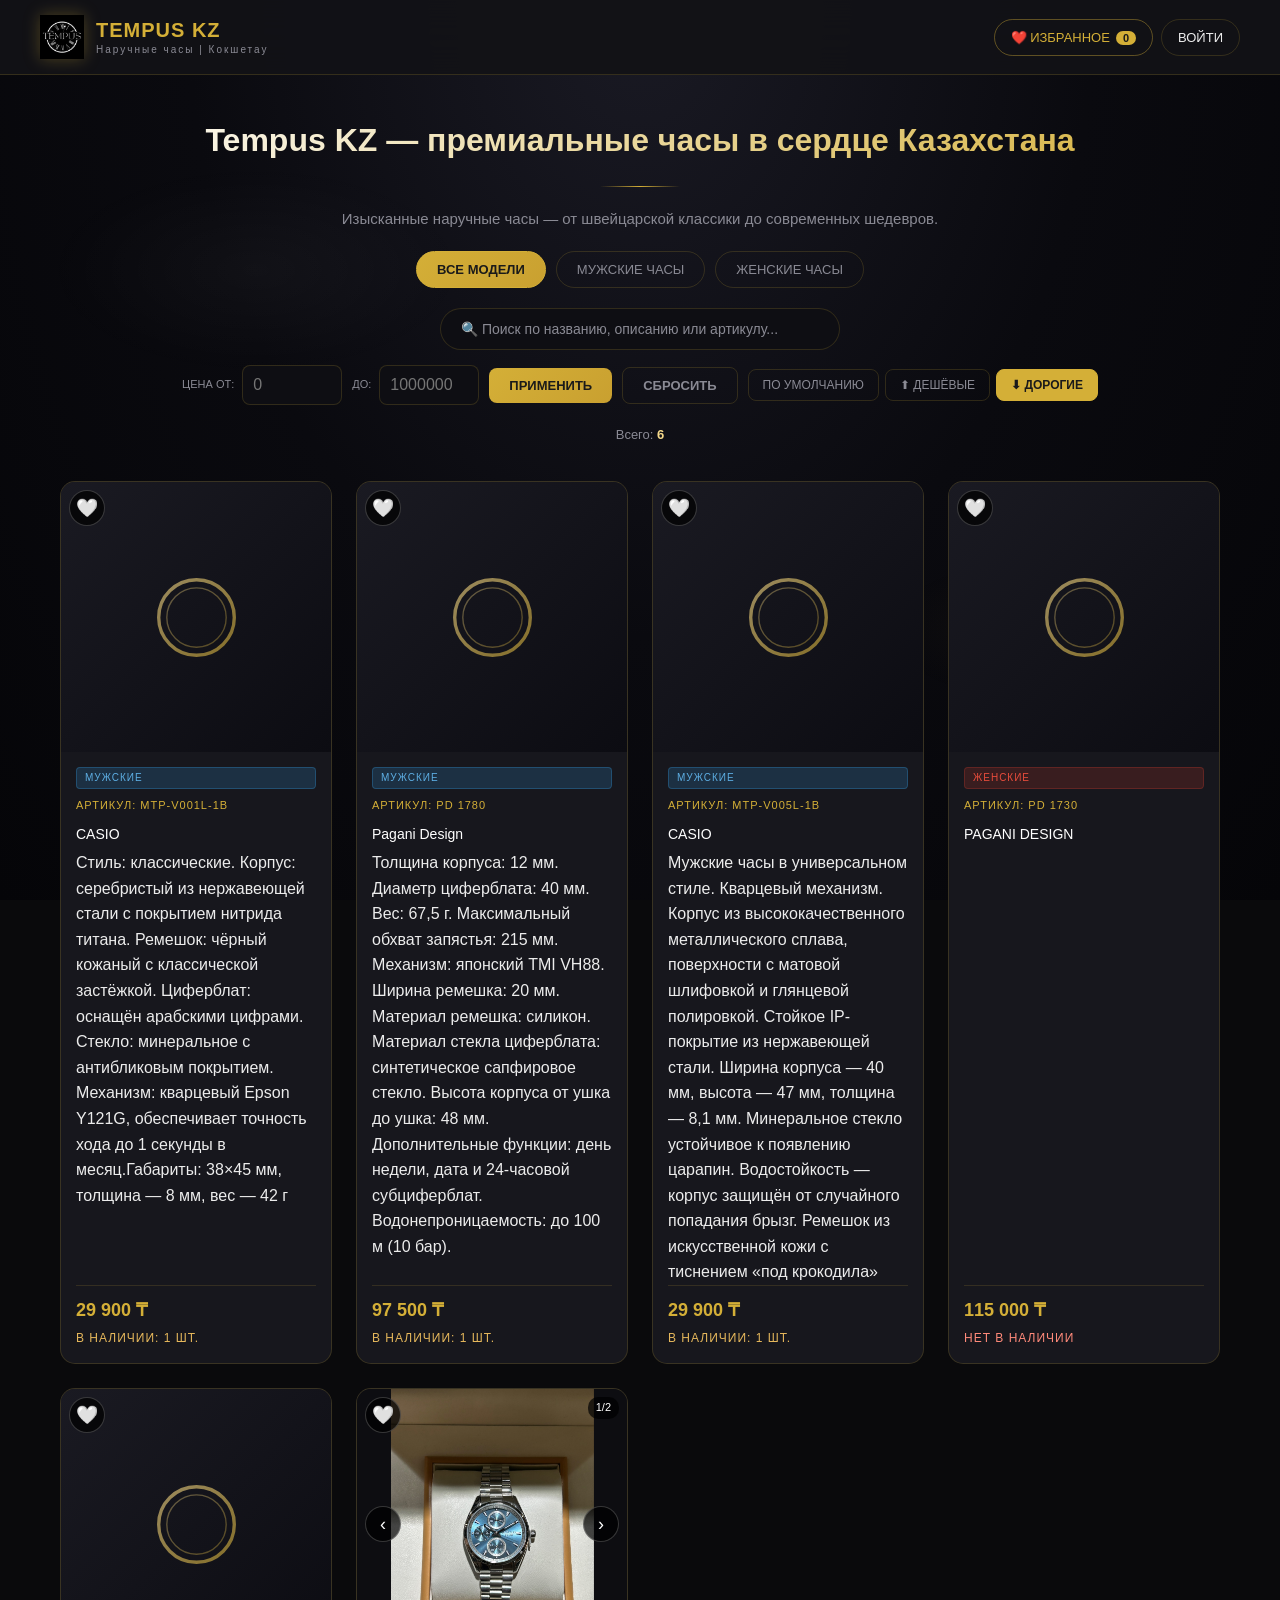
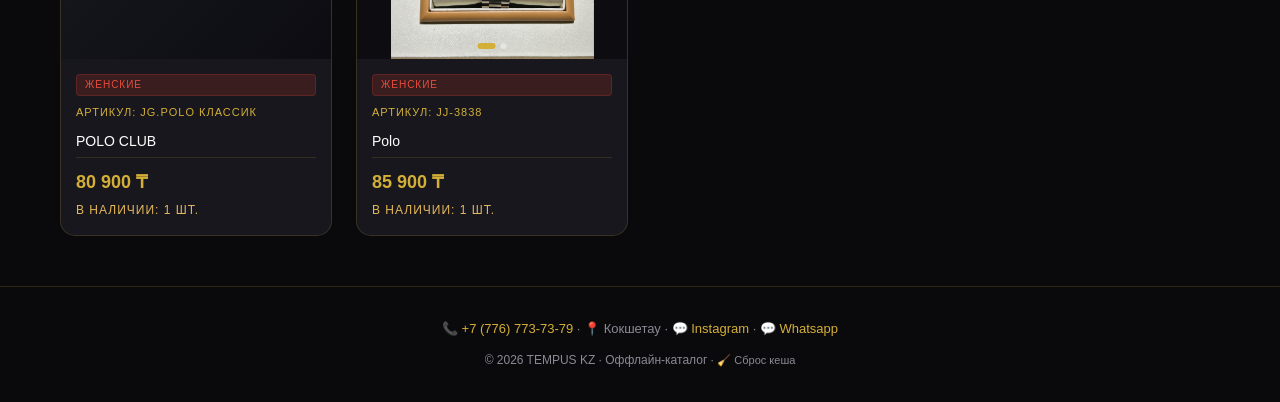
==== index.html @ c7351279 "Update index.html [06.08.2026, 16:17:21]" ====
<!DOCTYPE html>
<html lang="ru"><head>
<meta charset="UTF-8">
<meta name="viewport" content="width=device-width, initial-scale=1.0, maximum-scale=1.0, user-scalable=no">
<meta name="theme-color" content="#0a0a0c">
<meta http-equiv="Cache-Control" content="no-cache, no-store, must-revalidate">
<meta http-equiv="Pragma" content="no-cache">
<meta http-equiv="Expires" content="0">
<title>TEMPUS KZ — Наручные часы | Кокшетау</title>
<link rel="icon" type="image/png" href="favicon.jpg">
<link rel="stylesheet" href="style.css?v=21">
<style>
.card{display:flex;flex-direction:column}.slider{flex-shrink:0}.body{flex:1;display:flex;flex-direction:column;padding:15px}.desc{flex:1}.price-wrap{margin-top:auto;padding-top:10px;border-top:1px solid rgba(212,175,55,0.15)}
.sort-group{display:flex;gap:6px;align-items:center}
.sort-btn{background:transparent;border:1px solid rgba(212,175,55,0.18);color:#8a8a94;padding:8px 14px;border-radius:8px;font-size:12px;cursor:pointer;text-transform:uppercase;transition:all 0.3s ease;white-space:nowrap}
.sort-btn:hover{border-color:#d4af37;color:#d4af37}
.sort-btn.active{background:#d4af37;color:#1a1a1a;border-color:#d4af37;font-weight:600}
#pagination{max-width:1200px;margin:30px auto;padding:0 20px;text-align:center}
.pagination{display:flex;justify-content:center;align-items:center;gap:6px;flex-wrap:wrap}
.page-btn{background:rgba(212,175,55,0.1);border:1px solid rgba(212,175,55,0.2);color:#d4af37;padding:8px 14px;border-radius:8px;font-size:13px;cursor:pointer;transition:all 0.3s ease;min-width:40px;text-align:center}
.page-btn:hover:not(:disabled):not(.active){background:rgba(212,175,55,0.2);border-color:#d4af37;transform:translateY(-2px)}
.page-btn.active{background:#d4af37;color:#1a1a1a;font-weight:700;border-color:#d4af37}
.page-btn:disabled{opacity:0.3;cursor:not-allowed}
.page-dots{color:#8a8a94;padding:0 5px}
.page-info{color:#8a8a94;font-size:12px;margin-left:10px}
.reset-cache-btn{background:transparent;border:1px solid rgba(192,57,43,0.3);color:#8a8a94;padding:10px 16px;border-radius:20px;font-size:13px;cursor:pointer;text-transform:uppercase;transition:all 0.3s ease;margin-top:8px;width:100%}
.reset-cache-btn:hover{border-color:#c0392b;color:#e74c3c;background:rgba(192,57,43,0.05)}
</style>
</head>
<body class="authed" style="">

<div id="preloader" class="hidden"><div class="preloader-spinner"></div></div>

<header>
  <div class="nav">
    <div class="logo">
      <img src="logo.jpg" alt="TEMPUS KZ" class="logo-icon">
      <div class="logo-text">TEMPUS KZ<small>Наручные часы | Кокшетау</small></div>
    </div>
    <div class="nav-actions" id="authArea">
      <button class="btn btn-fav" id="favBtnAuthed">❤️ Избранное<span class="fav-count">0</span></button>
      <button class="btn btn-gold" id="addBtn">+ Добавить</button>
      <button class="btn btn-gold" id="githubBtnTop">🚀 СОХРАНИТЬ!!!</button>
      <button class="btn" id="excelBtnTop">📥Скачать Excel</button>
      <button class="btn" id="uploadExcelBtnTop">📤Загрузить свой Excel</button>
      <button class="btn" id="hardResetBtn" style="background:#c0392b;color:#fff;border:1px solid #c0392b;">🧹 Сброс</button>
      <button class="btn" id="logoutBtn">Выйти</button></div>
  </div>
</header>

<section class="hero">
  <h1>Tempus KZ — премиальные часы в сердце Казахстана</h1>
  <div class="divider"></div>
  <p>Изысканные наручные часы — от швейцарской классики до современных шедевров.</p>
</section>

<div class="category-menu" id="categoryMenu">
  <button class="cat-btn active" data-cat="all">Все модели</button>
  <button class="cat-btn" data-cat="men">Мужские часы</button>
  <button class="cat-btn" data-cat="women">Женские часы</button>
</div>

<div class="search-bar">
  <input type="text" id="searchInput" placeholder="🔍 Поиск по названию, описанию или артикулу...">
</div>

<div class="filter-bar">
  <div class="filter-group"><label>Цена от:</label><input type="number" id="priceMin" placeholder="0" min="0"></div>
  <div class="filter-group"><label>до:</label><input type="number" id="priceMax" placeholder="10000000" min="0"></div>
  <button class="apply-btn" id="applyFilter">Применить</button>
  <button class="reset-btn" id="resetFilter">Сбросить</button>
  <div class="sort-group">
    <button class="sort-btn" data-sort="default">По умолчанию</button>
    <button class="sort-btn" data-sort="price_asc">⬆ Дешёвые</button>
    <button class="sort-btn active" data-sort="price_desc">⬇ Дорогие</button>
  </div>
</div>

<div class="results-info" id="resultsInfo">Всего: <b>6</b></div>

<div class="save-banner" id="saveBanner" style="display: block;">
  <div class="inner">
    <span>⚠️ Изменения пока <b>только в браузере</b>. Нажмите кнопку, чтобы сохранить.</span>
    <div style="display:flex;gap:8px;flex-wrap:wrap;">
      <button class="btn btn-gold" id="excelBtn">📥Сохранить Excel</button>
      <button class="btn btn-gold" id="uploadExcelBtn">📤Загрузить свой Excel</button>
      <button class="btn btn-gold" id="githubBtn">🚀СОХРАНИТЬ!!!</button>
      <button class="btn" id="hardResetBtn2" style="background:#c0392b;color:#fff;border:none;">🧹 Перезагрузить</button>
    </div>
  </div>
</div>

<main class="grid" id="grid"><article class="card" data-article="MTP-V001L-1B"><button class="fav-btn" data-fav="MTP-V001L-1B">🤍</button><div class="card-actions"><button class="icon-btn edit" data-edit-article="MTP-V001L-1B">✎</button><button class="icon-btn del" data-del-article="MTP-V001L-1B">✕</button></div><div class="slider" data-slider="0"><div class="slides"><div class="placeholder"><svg viewBox="0 0 100 100" xmlns="http://www.w3.org/2000/svg"><defs><linearGradient id="g" x1="0" y1="0" x2="1" y2="1"><stop offset="0%" stop-color="#f5d98a"></stop><stop offset="100%" stop-color="#d4af37"></stop></linearGradient></defs><circle cx="50" cy="50" r="28" fill="none" stroke="url(#g)" stroke-width="2.5"></circle><circle cx="50" cy="50" r="22" fill="none" stroke="url(#g)" stroke-width="1" opacity=".6"></circle><line x1="50" y1="50" x2="50" y2="34" stroke="url(#g)" stroke-width="2" stroke-linecap="round"></line><line x1="50" y1="50" x2="62" y2="50" stroke="url(#g)" stroke-width="2" stroke-linecap="round"></line></svg></div></div></div><div class="body"><span class="category-badge men">Мужские</span><div class="article">Артикул: MTP-V001L-1B</div><p class="name">CASIO</p><p class="desc">Стиль: классические.
Корпус: серебристый из нержавеющей стали с покрытием нитрида титана.
Ремешок: чёрный кожаный с классической застёжкой.
Циферблат: оснащён арабскими цифрами.
Стекло: минеральное с антибликовым покрытием.
Механизм: кварцевый Epson Y121G, обеспечивает точность хода до 1 секунды в месяц.Габариты: 38×45 мм, толщина — 8 мм, вес — 42 г</p><div class="price-wrap"><div class="price">29&nbsp;900 ₸</div><div class="stock low">В наличии: 1 шт.</div></div></div></article><article class="card" data-article="PD 1780"><button class="fav-btn" data-fav="PD 1780">🤍</button><div class="card-actions"><button class="icon-btn edit" data-edit-article="PD 1780">✎</button><button class="icon-btn del" data-del-article="PD 1780">✕</button></div><div class="slider" data-slider="1"><div class="slides"><div class="placeholder"><svg viewBox="0 0 100 100" xmlns="http://www.w3.org/2000/svg"><defs><linearGradient id="g" x1="0" y1="0" x2="1" y2="1"><stop offset="0%" stop-color="#f5d98a"></stop><stop offset="100%" stop-color="#d4af37"></stop></linearGradient></defs><circle cx="50" cy="50" r="28" fill="none" stroke="url(#g)" stroke-width="2.5"></circle><circle cx="50" cy="50" r="22" fill="none" stroke="url(#g)" stroke-width="1" opacity=".6"></circle><line x1="50" y1="50" x2="50" y2="34" stroke="url(#g)" stroke-width="2" stroke-linecap="round"></line><line x1="50" y1="50" x2="62" y2="50" stroke="url(#g)" stroke-width="2" stroke-linecap="round"></line></svg></div></div></div><div class="body"><span class="category-badge men">Мужские</span><div class="article">Артикул: PD 1780</div><p class="name">Pagani Design</p><p class="desc">Толщина корпуса: 12 мм. 
Диаметр циферблата: 40 мм. 
Вес: 67,5 г. 
Максимальный обхват запястья: 215 мм. 
Механизм: японский TMI VH88. 
Ширина ремешка: 20 мм. 
Материал ремешка: силикон. 
Материал стекла циферблата: синтетическое сапфировое стекло. 
Высота корпуса от ушка до ушка: 48 мм. 
Дополнительные функции: день недели, дата и 24-часовой субциферблат. 
Водонепроницаемость: до 100 м (10 бар).</p><div class="price-wrap"><div class="price">97&nbsp;500 ₸</div><div class="stock low">В наличии: 1 шт.</div></div></div></article><article class="card" data-article="MTP-V005L-1B"><button class="fav-btn" data-fav="MTP-V005L-1B">🤍</button><div class="card-actions"><button class="icon-btn edit" data-edit-article="MTP-V005L-1B">✎</button><button class="icon-btn del" data-del-article="MTP-V005L-1B">✕</button></div><div class="slider" data-slider="2"><div class="slides"><div class="placeholder"><svg viewBox="0 0 100 100" xmlns="http://www.w3.org/2000/svg"><defs><linearGradient id="g" x1="0" y1="0" x2="1" y2="1"><stop offset="0%" stop-color="#f5d98a"></stop><stop offset="100%" stop-color="#d4af37"></stop></linearGradient></defs><circle cx="50" cy="50" r="28" fill="none" stroke="url(#g)" stroke-width="2.5"></circle><circle cx="50" cy="50" r="22" fill="none" stroke="url(#g)" stroke-width="1" opacity=".6"></circle><line x1="50" y1="50" x2="50" y2="34" stroke="url(#g)" stroke-width="2" stroke-linecap="round"></line><line x1="50" y1="50" x2="62" y2="50" stroke="url(#g)" stroke-width="2" stroke-linecap="round"></line></svg></div></div></div><div class="body"><span class="category-badge men">Мужские</span><div class="article">Артикул: MTP-V005L-1B</div><p class="name">CASIO</p><p class="desc">Мужские часы в универсальном стиле. Кварцевый механизм. 
Корпус из высококачественного металлического сплава, поверхности с матовой шлифовкой и глянцевой полировкой.
Стойкое IP-покрытие из нержавеющей стали.
Ширина корпуса — 40 мм, высота — 47 мм, толщина — 8,1 мм.
Минеральное стекло устойчивое к появлению царапин.
Водостойкость — корпус защищён от случайного попадания брызг.
Ремешок из искусственной кожи с тиснением «под крокодила»</p><div class="price-wrap"><div class="price">29&nbsp;900 ₸</div><div class="stock low">В наличии: 1 шт.</div></div></div></article><article class="card" data-article="PD 1730"><button class="fav-btn" data-fav="PD 1730">🤍</button><div class="card-actions"><button class="icon-btn edit" data-edit-article="PD 1730">✎</button><button class="icon-btn del" data-del-article="PD 1730">✕</button></div><div class="slider" data-slider="3"><div class="slides"><div class="placeholder"><svg viewBox="0 0 100 100" xmlns="http://www.w3.org/2000/svg"><defs><linearGradient id="g" x1="0" y1="0" x2="1" y2="1"><stop offset="0%" stop-color="#f5d98a"></stop><stop offset="100%" stop-color="#d4af37"></stop></linearGradient></defs><circle cx="50" cy="50" r="28" fill="none" stroke="url(#g)" stroke-width="2.5"></circle><circle cx="50" cy="50" r="22" fill="none" stroke="url(#g)" stroke-width="1" opacity=".6"></circle><line x1="50" y1="50" x2="50" y2="34" stroke="url(#g)" stroke-width="2" stroke-linecap="round"></line><line x1="50" y1="50" x2="62" y2="50" stroke="url(#g)" stroke-width="2" stroke-linecap="round"></line></svg></div></div></div><div class="body"><span class="category-badge women">Женские</span><div class="article">Артикул: PD 1730</div><p class="name">PAGANI DESIGN</p><p class="desc"></p><div class="price-wrap"><div class="price">115&nbsp;000 ₸</div><div class="stock out">Нет в наличии</div></div></div></article><article class="card" data-article="JG.POLO классик"><button class="fav-btn" data-fav="JG.POLO классик">🤍</button><div class="card-actions"><button class="icon-btn edit" data-edit-article="JG.POLO классик">✎</button><button class="icon-btn del" data-del-article="JG.POLO классик">✕</button></div><div class="slider" data-slider="4"><div class="slides"><div class="placeholder"><svg viewBox="0 0 100 100" xmlns="http://www.w3.org/2000/svg"><defs><linearGradient id="g" x1="0" y1="0" x2="1" y2="1"><stop offset="0%" stop-color="#f5d98a"></stop><stop offset="100%" stop-color="#d4af37"></stop></linearGradient></defs><circle cx="50" cy="50" r="28" fill="none" stroke="url(#g)" stroke-width="2.5"></circle><circle cx="50" cy="50" r="22" fill="none" stroke="url(#g)" stroke-width="1" opacity=".6"></circle><line x1="50" y1="50" x2="50" y2="34" stroke="url(#g)" stroke-width="2" stroke-linecap="round"></line><line x1="50" y1="50" x2="62" y2="50" stroke="url(#g)" stroke-width="2" stroke-linecap="round"></line></svg></div></div></div><div class="body"><span class="category-badge women">Женские</span><div class="article">Артикул: JG.POLO классик</div><p class="name">POLO CLUB</p><p class="desc"></p><div class="price-wrap"><div class="price">80&nbsp;900 ₸</div><div class="stock low">В наличии: 1 шт.</div></div></div></article><article class="card" data-article="Jj-3838"><button class="fav-btn" data-fav="Jj-3838">🤍</button><div class="card-actions"><button class="icon-btn edit" data-edit-article="Jj-3838">✎</button><button class="icon-btn del" data-del-article="Jj-3838">✕</button></div><div class="slider has-multi" data-slider="5"><div class="slides"><div class="slide"><img src="[data-uri]" alt="" draggable="false"></div><div class="slide"><img src="[data-uri]" alt="" draggable="false"></div></div><button class="slider-arrow prev" data-dir="-1">‹</button><button class="slider-arrow next" data-dir="1">›</button><div class="slider-dots"><button class="slider-dot active" data-k="0"></button><button class="slider-dot" data-k="1"></button></div><div class="photo-counter">1/2</div></div><div class="body"><span class="category-badge women">Женские</span><div class="article">Артикул: Jj-3838</div><p class="name">Polo</p><p class="desc"></p><div class="price-wrap"><div class="price">85&nbsp;900 ₸</div><div class="stock low">В наличии: 1 шт.</div></div></div></article></main><div id="pagination"></div>

<button id="scrollTopBtn" title="Наверх" class="">↑</button>

<footer id="mainFooter">
  <div class="footer-contacts">
    📞 <a href="tel:+77767737379">+7 (776) 773-73-79</a> · 📍 Кокшетау · 💬 <a href="https://instagram.com/tempus_kz/" target="_blank">Instagram</a> · 💬 <a href="https://wa.me/77767737379" target="_blank">Whatsapp</a>
  </div>
  <div>© 2026 TEMPUS KZ · Оффлайн-каталог · <a href="#" onclick="hardReset()" style="color:#8a8a94;text-decoration:none;font-size:11px;">🧹 Сброс кеша</a></div>
</footer>

<input type="file" id="excelFileInput" accept=".xls,.xlsx,.csv" style="display:none;">

<div class="lightbox" id="lightbox">
  <button class="lightbox-close" id="lightboxClose">×</button>
  <button class="lightbox-arrow prev" id="lightboxPrev" style="display: none;">‹</button>
  <button class="lightbox-arrow next" id="lightboxNext" style="display: none;">›</button>
  <div class="lightbox-content"><img id="lightboxImg" src="[data-uri]" alt=""></div>
  <div class="lightbox-dots" id="lightboxDots" style="display: none;"></div>
  <div class="lightbox-info" id="lightboxInfo">
    <div class="article" id="lightboxArticle">Артикул: ЖЧ-2026-001</div>
    <div class="price" id="lightboxPrice">87&nbsp;000 ₸</div>
  </div>
</div>

<div class="modal" id="loginModal">
  <div class="modal-box">
    <h2>Авторизация</h2><div class="sub">Доступ для управления каталогом</div>
    <div class="field"><label>Логин</label><input type="text" id="loginUser" autocomplete="username"></div>
    <div class="field"><label>Пароль</label><input type="password" id="loginPass" autocomplete="current-password"></div>
    <div class="err" id="loginErr"></div>
    <div class="actions">
      <button class="btn" id="closeLogin">Отмена</button>
      <button class="btn btn-gold" id="doLogin">Войти</button>
    </div>
    <div style="text-align:center;margin-top:15px;">
      <button class="reset-cache-btn" onclick="hardReset()">🧹 Сбросить кеш и перезагрузить</button>
    </div>
  </div>
</div>

<div class="modal" id="addModal">
  <div class="modal-box">
    <h2>Новая модель</h2><div class="sub">Добавьте часы в коллекцию</div>
    <div class="field"><label>Категория</label><select id="fCategory"><option value="men">Мужские</option><option value="women">Женские</option></select></div>
    <div class="field"><label>Артикул</label><input type="text" id="fArticle" placeholder="TK-2026-001"></div>
    <div class="field"><label>Название</label><input type="text" id="fName" placeholder="Название модели"></div>
    <div class="field"><label>Описание</label><textarea id="fDesc" placeholder="Описание..."></textarea></div>
    <div class="row"><div class="field"><label>Цена (₸)</label><input type="number" id="fPrice" min="0" placeholder="850000"></div><div class="field"><label>Количество</label><input type="number" id="fQty" min="0" placeholder="3"></div></div>
    <div class="field"><label>Фото (можно несколько)</label>
      <div class="file-input" id="addFileZone"><input type="file" id="fImgFile" accept="image/*" multiple=""><div class="file-input-text"><b>Нажмите или перетащите</b> фото<br><small>JPG, PNG, WEBP</small></div></div>
      <div class="thumbs-gallery" id="addThumbs"></div>
    </div>
    <div class="err" id="addErr"></div>
    <div class="actions"><button class="btn" id="closeAdd">Отмена</button><button class="btn btn-gold" id="doAdd">Добавить</button></div>
  </div>
</div>

<div class="modal" id="editModal">
  <div class="modal-box">
    <h2>Редактировать</h2><div class="sub">Измените данные и фото</div>
    <div class="field"><label>Категория</label><select id="eCategory"><option value="men">Мужские</option><option value="women">Женские</option></select></div>
    <div class="field"><label>Артикул</label><input type="text" id="eArticle"></div>
    <div class="field"><label>Название</label><input type="text" id="eName"></div>
    <div class="field"><label>Описание</label><textarea id="eDesc"></textarea></div>
    <div class="row"><div class="field"><label>Цена (₸)</label><input type="number" id="ePrice" min="0"></div><div class="field"><label>Количество</label><input type="number" id="eQty" min="0"></div></div>
    <div class="field"><label>Текущие фото</label><div class="thumbs-gallery" id="editThumbs"><div style="color:#8a8a94;font-size:12px">Нет фото</div></div></div>
    <div class="field"><label>Добавить ещё</label>
      <div class="file-input" id="editFileZone"><input type="file" id="eImgFile" accept="image/*" multiple=""><div class="file-input-text"><b>Нажмите или перетащите</b> фото</div></div>
      <div class="thumbs-gallery" id="editNewThumbs"></div>
    </div>
    <div class="err" id="editErr"></div>
    <div class="actions"><button class="btn" id="closeEdit">Отмена</button><button class="btn btn-gold" id="doEdit">Сохранить</button></div>
  </div>
</div>

<div class="modal" id="githubModal">
  <div class="modal-box">
    <h2>Настройки GitHub</h2><div class="sub">Введите данные для автосохранения</div>
    <div class="field"><label>Имя пользователя</label><input type="text" id="ghUser" placeholder="TempusKZ"></div>
    <div class="field"><label>Репозиторий</label><input type="text" id="ghRepo" placeholder="Tempus_KZ"></div>
    <div class="field"><label>Personal Access Token</label><input type="password" id="ghToken" placeholder="ghp_..."></div>
    <div class="field"><label>Ветка</label><input type="text" id="ghBranch" value="main"></div>
    <div class="err" id="githubErr"></div>
    <div id="githubProgress" class="github-progress show"><div class="bar"></div></div>
    <div class="actions"><button class="btn" id="closeGithub">Отмена</button><button class="btn btn-gold" id="saveGithub">💾 Сохранить и отправить</button></div>
  </div>
</div>

<div class="modal" id="favModal">
  <div class="modal-box">
    <h2>❤️ Избранное</h2><div class="sub">Ваши выбранные модели</div>
    <div class="fav-list" id="favList"><div class="empty-fav">Список пуст.</div></div>
    <div class="copy-area" id="favCopyArea" style="display: none;">МЧ-2026-002</div>
    <div class="actions"><button class="btn" id="copyFavBtn" style="display: none;">📋 Скопировать артикулы</button><button class="btn" id="closeFav">Закрыть</button></div>
  </div>
</div>

<div id="cookieConsent" style="position: fixed; bottom: 0px; left: 0px; right: 0px; background: rgba(18, 18, 23, 0.98); border-top: 1px solid rgba(212, 175, 55, 0.3); padding: 15px 20px; z-index: 1000; display: none; align-items: center; justify-content: space-between; flex-wrap: wrap; gap: 10px; font-size: 13px; color: rgb(138, 138, 148);">
  <span>🍪 Мы используем <b style="color:#d4af37;">локальное хранилище</b> для сохранения избранного и настроек. Продолжая использовать сайт, вы соглашаетесь с этим.</span>
  <button onclick="acceptCookies()" style="background:#d4af37;color:#1a1a1a;border:none;padding:10px 20px;border-radius:20px;font-size:13px;font-weight:600;cursor:pointer;white-space:nowrap;">✓ Принять</button>
</div>

<script id="catalog-data" type="application/json">[{"category":"men","article":"MTP-V001L-1B","name":"CASIO","desc":"Стиль: классические.\nКорпус: серебристый из нержавеющей стали с покрытием нитрида титана.\nРемешок: чёрный кожаный с классической застёжкой.\nЦиферблат: оснащён арабскими цифрами.\nСтекло: минеральное с антибликовым покрытием.\nМеханизм: кварцевый Epson Y121G, обеспечивает точность хода до 1 секунды в месяц.Габариты: 38×45 мм, толщина — 8 мм, вес — 42 г","price":29900,"qty":1,"images":[],"createdAt":"2026-08-06T11:17:12.189Z"},{"category":"men","article":"PD 1780","name":"Pagani Design","desc":"Толщина корпуса: 12 мм. \nДиаметр циферблата: 40 мм. \nВес: 67,5 г. \nМаксимальный обхват запястья: 215 мм. \nМеханизм: японский TMI VH88. \nШирина ремешка: 20 мм. \nМатериал ремешка: силикон. \nМатериал стекла циферблата: синтетическое сапфировое стекло. \nВысота корпуса от ушка до ушка: 48 мм. \nДополнительные функции: день недели, дата и 24-часовой субциферблат. \nВодонепроницаемость: до 100 м (10 бар).","price":97500,"qty":1,"images":[],"createdAt":"2026-08-06T10:47:11.620Z"},{"category":"men","article":"MTP-V005L-1B","name":"CASIO","desc":"Мужские часы в универсальном стиле. Кварцевый механизм. \nКорпус из высококачественного металлического сплава, поверхности с матовой шлифовкой и глянцевой полировкой.\nСтойкое IP-покрытие из нержавеющей стали.\nШирина корпуса — 40 мм, высота — 47 мм, толщина — 8,1 мм.\nМинеральное стекло устойчивое к появлению царапин.\nВодостойкость — корпус защищён от случайного попадания брызг.\nРемешок из искусственной кожи с тиснением «под крокодила»","price":29900,"qty":1,"images":[],"createdAt":"2026-08-06T10:42:55.111Z"},{"category":"women","article":"PD 1730","name":"PAGANI DESIGN","desc":"","price":115000,"qty":0,"images":[],"createdAt":"2026-08-05T16:33:01.067Z"},{"category":"women","article":"JG.POLO классик","name":"POLO CLUB","desc":"","price":80900,"qty":1,"images":[],"createdAt":"2026-08-05T16:20:13.878Z"},{"category":"women","article":"Jj-3838","name":"Polo","desc":"","price":85900,"qty":1,"images":["[data-uri]","[data-uri]"],"createdAt":"2026-08-03T11:01:57.742Z"}]</script>
<script src="script.js?v=21"></script>



</body></html>
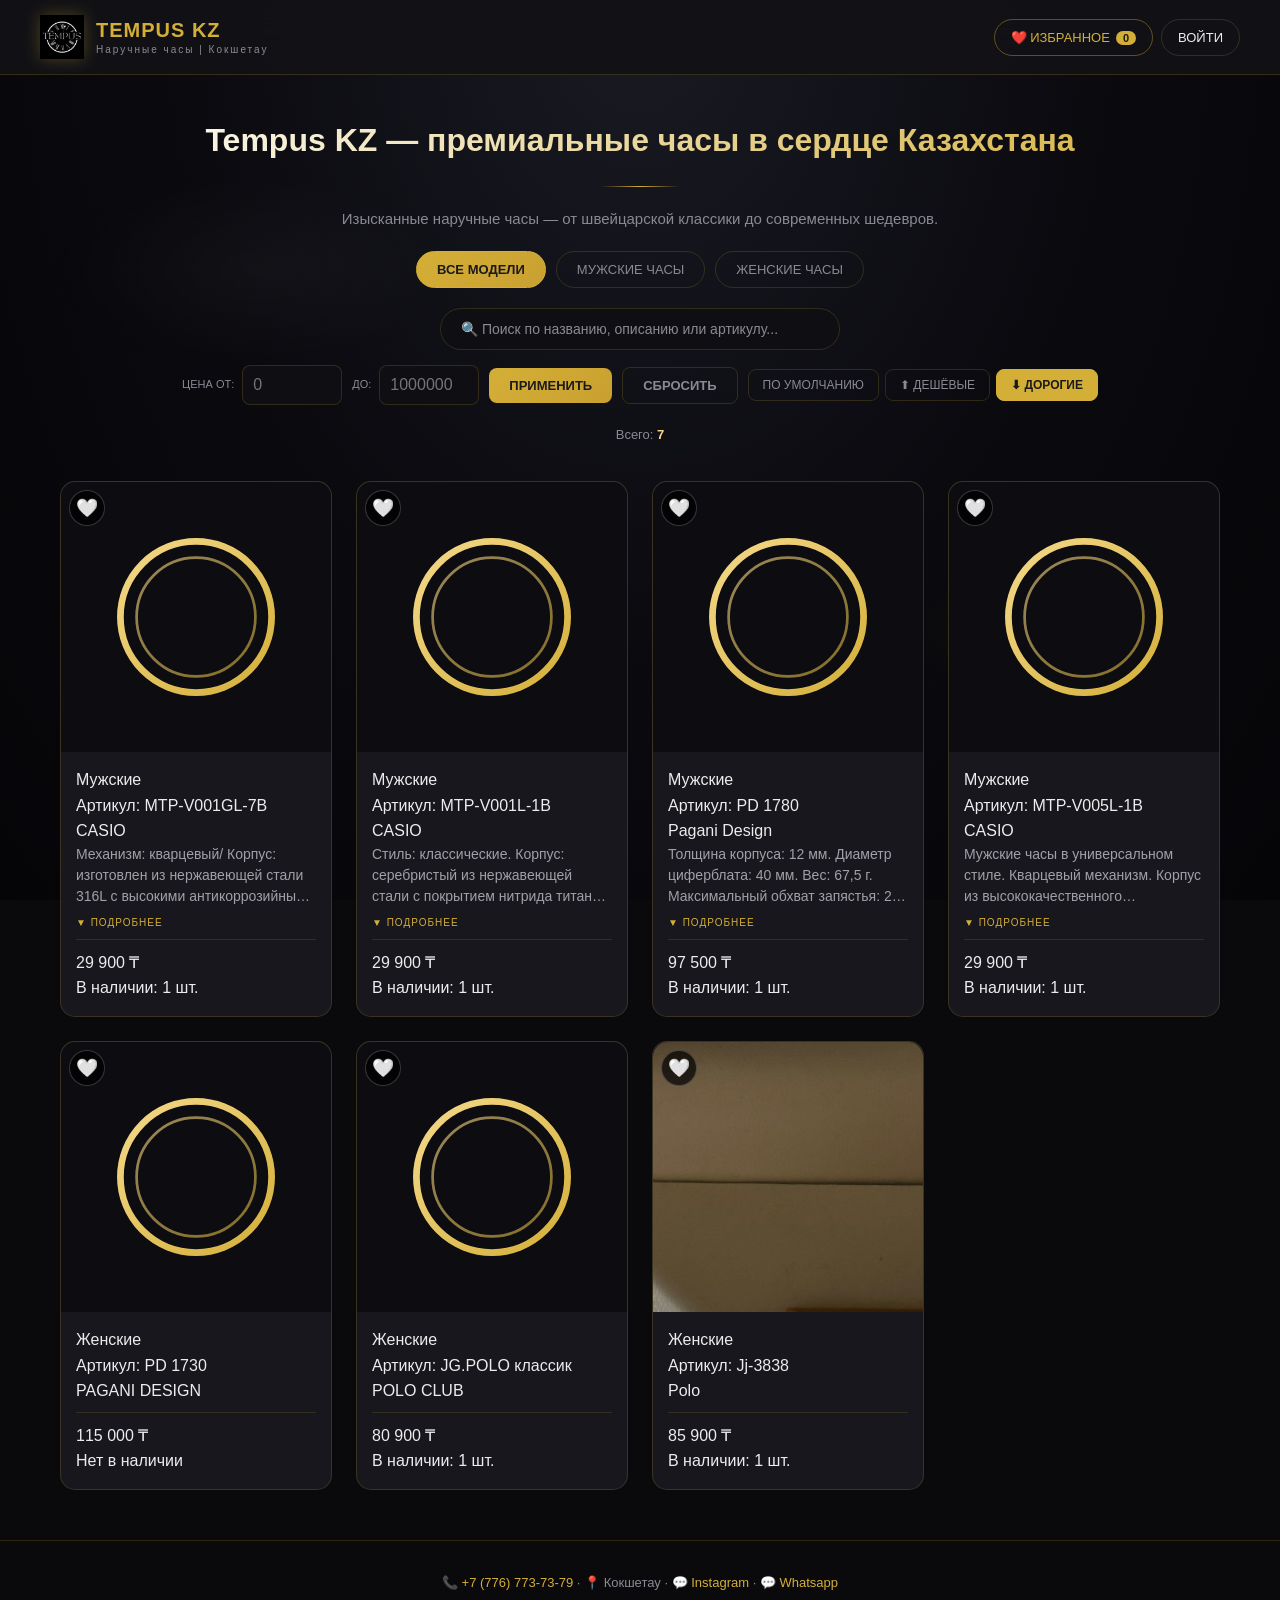
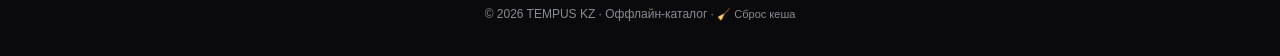
==== commit 938c324b: "Update index.html [06.08.2026, 18:18:14]" ====
--- a/index.html
+++ b/index.html
@@ -37,14 +37,7 @@
       <img src="logo.jpg" alt="TEMPUS KZ" class="logo-icon">
       <div class="logo-text">TEMPUS KZ<small>Наручные часы | Кокшетау</small></div>
     </div>
-    <div class="nav-actions" id="authArea">
-      <button class="btn btn-fav" id="favBtnAuthed">❤️ Избранное<span class="fav-count">0</span></button>
-      <button class="btn btn-gold" id="addBtn">+ Добавить</button>
-      <button class="btn btn-gold" id="githubBtnTop">🚀 СОХРАНИТЬ!!!</button>
-      <button class="btn" id="excelBtnTop">📥Скачать Excel</button>
-      <button class="btn" id="uploadExcelBtnTop">📤Загрузить свой Excel</button>
-      <button class="btn" id="hardResetBtn" style="background:#c0392b;color:#fff;border:1px solid #c0392b;">🧹 Сброс</button>
-      <button class="btn" id="logoutBtn">Выйти</button></div>
+    <div class="nav-actions" id="authArea"><button class="btn btn-fav" id="favBtnAuthed">❤️ Избранное<span class="fav-count">0</span></button><button class="btn btn-gold" id="addBtn">+ Добавить</button><button class="btn btn-gold" id="githubBtnTop">🚀 СОХРАНИТЬ!!!</button><button class="btn" id="excelBtnTop">📥Скачать Excel</button><button class="btn" id="uploadExcelBtnTop">📤Загрузить свой Excel</button><button class="btn" id="hardResetBtn" style="background:#c0392b;color:#fff;border:1px solid #c0392b;">🧹 Сброс</button><button class="btn" id="logoutBtn">Выйти</button></div>
   </div>
 </header>
 
@@ -76,7 +69,7 @@
   </div>
 </div>
 
-<div class="results-info" id="resultsInfo">Всего: <b>6</b></div>
+<div class="results-info" id="resultsInfo">Всего: <b>7</b></div>
 
 <div class="save-banner" id="saveBanner" style="display: block;">
   <div class="inner">
@@ -90,12 +83,20 @@
   </div>
 </div>
 
-<main class="grid" id="grid"><article class="card" data-article="MTP-V001L-1B"><button class="fav-btn" data-fav="MTP-V001L-1B">🤍</button><div class="card-actions"><button class="icon-btn edit" data-edit-article="MTP-V001L-1B">✎</button><button class="icon-btn del" data-del-article="MTP-V001L-1B">✕</button></div><div class="slider" data-slider="0"><div class="slides"><div class="placeholder"><svg viewBox="0 0 100 100" xmlns="http://www.w3.org/2000/svg"><defs><linearGradient id="g" x1="0" y1="0" x2="1" y2="1"><stop offset="0%" stop-color="#f5d98a"></stop><stop offset="100%" stop-color="#d4af37"></stop></linearGradient></defs><circle cx="50" cy="50" r="28" fill="none" stroke="url(#g)" stroke-width="2.5"></circle><circle cx="50" cy="50" r="22" fill="none" stroke="url(#g)" stroke-width="1" opacity=".6"></circle><line x1="50" y1="50" x2="50" y2="34" stroke="url(#g)" stroke-width="2" stroke-linecap="round"></line><line x1="50" y1="50" x2="62" y2="50" stroke="url(#g)" stroke-width="2" stroke-linecap="round"></line></svg></div></div></div><div class="body"><span class="category-badge men">Мужские</span><div class="article">Артикул: MTP-V001L-1B</div><p class="name">CASIO</p><p class="desc">Стиль: классические.
+<main class="grid" id="grid"><article class="card" data-article="MTP-V001GL-7B"><button class="fav-btn" data-fav="MTP-V001GL-7B">🤍</button><div class="card-actions"><button class="icon-btn edit" data-edit-article="MTP-V001GL-7B">✎</button><button class="icon-btn del" data-del-article="MTP-V001GL-7B">✕</button></div><div class="slider" data-slider="0"><div class="slides"><div class="placeholder"><svg viewBox="0 0 100 100" xmlns="http://www.w3.org/2000/svg"><defs><linearGradient id="g" x1="0" y1="0" x2="1" y2="1"><stop offset="0%" stop-color="#f5d98a"></stop><stop offset="100%" stop-color="#d4af37"></stop></linearGradient></defs><circle cx="50" cy="50" r="28" fill="none" stroke="url(#g)" stroke-width="2.5"></circle><circle cx="50" cy="50" r="22" fill="none" stroke="url(#g)" stroke-width="1" opacity=".6"></circle><line x1="50" y1="50" x2="50" y2="34" stroke="url(#g)" stroke-width="2" stroke-linecap="round"></line><line x1="50" y1="50" x2="62" y2="50" stroke="url(#g)" stroke-width="2" stroke-linecap="round"></line></svg></div></div></div><div class="body"><span class="category-badge men">Мужские</span><div class="article">Артикул: MTP-V001GL-7B</div><p class="name">CASIO</p><p class="desc">Механизм: кварцевый/
+Корпус: изготовлен из нержавеющей стали 316L с высокими антикоррозийными свойствами.
+Ремешок: кожаный.
+Стекло: прочное, устойчивое к царапинам минеральное.
+Водонепроницаемость: до 3 Бар.
+Цвет корпуса: жёлтое золото.
+Цвет циферблата: белый.
+Ширина (с заводной головкой): 38 мм.
+Толщина: 8 мм.</p><span class="desc-toggle">▼ Подробнее</span><div class="price-wrap"><div class="price">29&nbsp;900 ₸</div><div class="stock low">В наличии: 1 шт.</div></div></div></article><article class="card" data-article="MTP-V001L-1B"><button class="fav-btn" data-fav="MTP-V001L-1B">🤍</button><div class="card-actions"><button class="icon-btn edit" data-edit-article="MTP-V001L-1B">✎</button><button class="icon-btn del" data-del-article="MTP-V001L-1B">✕</button></div><div class="slider" data-slider="1"><div class="slides"><div class="placeholder"><svg viewBox="0 0 100 100" xmlns="http://www.w3.org/2000/svg"><defs><linearGradient id="g" x1="0" y1="0" x2="1" y2="1"><stop offset="0%" stop-color="#f5d98a"></stop><stop offset="100%" stop-color="#d4af37"></stop></linearGradient></defs><circle cx="50" cy="50" r="28" fill="none" stroke="url(#g)" stroke-width="2.5"></circle><circle cx="50" cy="50" r="22" fill="none" stroke="url(#g)" stroke-width="1" opacity=".6"></circle><line x1="50" y1="50" x2="50" y2="34" stroke="url(#g)" stroke-width="2" stroke-linecap="round"></line><line x1="50" y1="50" x2="62" y2="50" stroke="url(#g)" stroke-width="2" stroke-linecap="round"></line></svg></div></div></div><div class="body"><span class="category-badge men">Мужские</span><div class="article">Артикул: MTP-V001L-1B</div><p class="name">CASIO</p><p class="desc">Стиль: классические.
 Корпус: серебристый из нержавеющей стали с покрытием нитрида титана.
 Ремешок: чёрный кожаный с классической застёжкой.
 Циферблат: оснащён арабскими цифрами.
 Стекло: минеральное с антибликовым покрытием.
-Механизм: кварцевый Epson Y121G, обеспечивает точность хода до 1 секунды в месяц.Габариты: 38×45 мм, толщина — 8 мм, вес — 42 г</p><div class="price-wrap"><div class="price">29&nbsp;900 ₸</div><div class="stock low">В наличии: 1 шт.</div></div></div></article><article class="card" data-article="PD 1780"><button class="fav-btn" data-fav="PD 1780">🤍</button><div class="card-actions"><button class="icon-btn edit" data-edit-article="PD 1780">✎</button><button class="icon-btn del" data-del-article="PD 1780">✕</button></div><div class="slider" data-slider="1"><div class="slides"><div class="placeholder"><svg viewBox="0 0 100 100" xmlns="http://www.w3.org/2000/svg"><defs><linearGradient id="g" x1="0" y1="0" x2="1" y2="1"><stop offset="0%" stop-color="#f5d98a"></stop><stop offset="100%" stop-color="#d4af37"></stop></linearGradient></defs><circle cx="50" cy="50" r="28" fill="none" stroke="url(#g)" stroke-width="2.5"></circle><circle cx="50" cy="50" r="22" fill="none" stroke="url(#g)" stroke-width="1" opacity=".6"></circle><line x1="50" y1="50" x2="50" y2="34" stroke="url(#g)" stroke-width="2" stroke-linecap="round"></line><line x1="50" y1="50" x2="62" y2="50" stroke="url(#g)" stroke-width="2" stroke-linecap="round"></line></svg></div></div></div><div class="body"><span class="category-badge men">Мужские</span><div class="article">Артикул: PD 1780</div><p class="name">Pagani Design</p><p class="desc">Толщина корпуса: 12 мм. 
+Механизм: кварцевый Epson Y121G, обеспечивает точность хода до 1 секунды в месяц.Габариты: 38×45 мм, толщина — 8 мм, вес — 42 г</p><span class="desc-toggle">▼ Подробнее</span><div class="price-wrap"><div class="price">29&nbsp;900 ₸</div><div class="stock low">В наличии: 1 шт.</div></div></div></article><article class="card" data-article="PD 1780"><button class="fav-btn" data-fav="PD 1780">🤍</button><div class="card-actions"><button class="icon-btn edit" data-edit-article="PD 1780">✎</button><button class="icon-btn del" data-del-article="PD 1780">✕</button></div><div class="slider" data-slider="2"><div class="slides"><div class="placeholder"><svg viewBox="0 0 100 100" xmlns="http://www.w3.org/2000/svg"><defs><linearGradient id="g" x1="0" y1="0" x2="1" y2="1"><stop offset="0%" stop-color="#f5d98a"></stop><stop offset="100%" stop-color="#d4af37"></stop></linearGradient></defs><circle cx="50" cy="50" r="28" fill="none" stroke="url(#g)" stroke-width="2.5"></circle><circle cx="50" cy="50" r="22" fill="none" stroke="url(#g)" stroke-width="1" opacity=".6"></circle><line x1="50" y1="50" x2="50" y2="34" stroke="url(#g)" stroke-width="2" stroke-linecap="round"></line><line x1="50" y1="50" x2="62" y2="50" stroke="url(#g)" stroke-width="2" stroke-linecap="round"></line></svg></div></div></div><div class="body"><span class="category-badge men">Мужские</span><div class="article">Артикул: PD 1780</div><p class="name">Pagani Design</p><p class="desc">Толщина корпуса: 12 мм. 
 Диаметр циферблата: 40 мм. 
 Вес: 67,5 г. 
 Максимальный обхват запястья: 215 мм. 
@@ -105,13 +106,13 @@
 Материал стекла циферблата: синтетическое сапфировое стекло. 
 Высота корпуса от ушка до ушка: 48 мм. 
 Дополнительные функции: день недели, дата и 24-часовой субциферблат. 
-Водонепроницаемость: до 100 м (10 бар).</p><div class="price-wrap"><div class="price">97&nbsp;500 ₸</div><div class="stock low">В наличии: 1 шт.</div></div></div></article><article class="card" data-article="MTP-V005L-1B"><button class="fav-btn" data-fav="MTP-V005L-1B">🤍</button><div class="card-actions"><button class="icon-btn edit" data-edit-article="MTP-V005L-1B">✎</button><button class="icon-btn del" data-del-article="MTP-V005L-1B">✕</button></div><div class="slider" data-slider="2"><div class="slides"><div class="placeholder"><svg viewBox="0 0 100 100" xmlns="http://www.w3.org/2000/svg"><defs><linearGradient id="g" x1="0" y1="0" x2="1" y2="1"><stop offset="0%" stop-color="#f5d98a"></stop><stop offset="100%" stop-color="#d4af37"></stop></linearGradient></defs><circle cx="50" cy="50" r="28" fill="none" stroke="url(#g)" stroke-width="2.5"></circle><circle cx="50" cy="50" r="22" fill="none" stroke="url(#g)" stroke-width="1" opacity=".6"></circle><line x1="50" y1="50" x2="50" y2="34" stroke="url(#g)" stroke-width="2" stroke-linecap="round"></line><line x1="50" y1="50" x2="62" y2="50" stroke="url(#g)" stroke-width="2" stroke-linecap="round"></line></svg></div></div></div><div class="body"><span class="category-badge men">Мужские</span><div class="article">Артикул: MTP-V005L-1B</div><p class="name">CASIO</p><p class="desc">Мужские часы в универсальном стиле. Кварцевый механизм. 
+Водонепроницаемость: до 100 м (10 бар).</p><span class="desc-toggle">▼ Подробнее</span><div class="price-wrap"><div class="price">97&nbsp;500 ₸</div><div class="stock low">В наличии: 1 шт.</div></div></div></article><article class="card" data-article="MTP-V005L-1B"><button class="fav-btn" data-fav="MTP-V005L-1B">🤍</button><div class="card-actions"><button class="icon-btn edit" data-edit-article="MTP-V005L-1B">✎</button><button class="icon-btn del" data-del-article="MTP-V005L-1B">✕</button></div><div class="slider" data-slider="3"><div class="slides"><div class="placeholder"><svg viewBox="0 0 100 100" xmlns="http://www.w3.org/2000/svg"><defs><linearGradient id="g" x1="0" y1="0" x2="1" y2="1"><stop offset="0%" stop-color="#f5d98a"></stop><stop offset="100%" stop-color="#d4af37"></stop></linearGradient></defs><circle cx="50" cy="50" r="28" fill="none" stroke="url(#g)" stroke-width="2.5"></circle><circle cx="50" cy="50" r="22" fill="none" stroke="url(#g)" stroke-width="1" opacity=".6"></circle><line x1="50" y1="50" x2="50" y2="34" stroke="url(#g)" stroke-width="2" stroke-linecap="round"></line><line x1="50" y1="50" x2="62" y2="50" stroke="url(#g)" stroke-width="2" stroke-linecap="round"></line></svg></div></div></div><div class="body"><span class="category-badge men">Мужские</span><div class="article">Артикул: MTP-V005L-1B</div><p class="name">CASIO</p><p class="desc">Мужские часы в универсальном стиле. Кварцевый механизм. 
 Корпус из высококачественного металлического сплава, поверхности с матовой шлифовкой и глянцевой полировкой.
 Стойкое IP-покрытие из нержавеющей стали.
 Ширина корпуса — 40 мм, высота — 47 мм, толщина — 8,1 мм.
 Минеральное стекло устойчивое к появлению царапин.
 Водостойкость — корпус защищён от случайного попадания брызг.
-Ремешок из искусственной кожи с тиснением «под крокодила»</p><div class="price-wrap"><div class="price">29&nbsp;900 ₸</div><div class="stock low">В наличии: 1 шт.</div></div></div></article><article class="card" data-article="PD 1730"><button class="fav-btn" data-fav="PD 1730">🤍</button><div class="card-actions"><button class="icon-btn edit" data-edit-article="PD 1730">✎</button><button class="icon-btn del" data-del-article="PD 1730">✕</button></div><div class="slider" data-slider="3"><div class="slides"><div class="placeholder"><svg viewBox="0 0 100 100" xmlns="http://www.w3.org/2000/svg"><defs><linearGradient id="g" x1="0" y1="0" x2="1" y2="1"><stop offset="0%" stop-color="#f5d98a"></stop><stop offset="100%" stop-color="#d4af37"></stop></linearGradient></defs><circle cx="50" cy="50" r="28" fill="none" stroke="url(#g)" stroke-width="2.5"></circle><circle cx="50" cy="50" r="22" fill="none" stroke="url(#g)" stroke-width="1" opacity=".6"></circle><line x1="50" y1="50" x2="50" y2="34" stroke="url(#g)" stroke-width="2" stroke-linecap="round"></line><line x1="50" y1="50" x2="62" y2="50" stroke="url(#g)" stroke-width="2" stroke-linecap="round"></line></svg></div></div></div><div class="body"><span class="category-badge women">Женские</span><div class="article">Артикул: PD 1730</div><p class="name">PAGANI DESIGN</p><p class="desc"></p><div class="price-wrap"><div class="price">115&nbsp;000 ₸</div><div class="stock out">Нет в наличии</div></div></div></article><article class="card" data-article="JG.POLO классик"><button class="fav-btn" data-fav="JG.POLO классик">🤍</button><div class="card-actions"><button class="icon-btn edit" data-edit-article="JG.POLO классик">✎</button><button class="icon-btn del" data-del-article="JG.POLO классик">✕</button></div><div class="slider" data-slider="4"><div class="slides"><div class="placeholder"><svg viewBox="0 0 100 100" xmlns="http://www.w3.org/2000/svg"><defs><linearGradient id="g" x1="0" y1="0" x2="1" y2="1"><stop offset="0%" stop-color="#f5d98a"></stop><stop offset="100%" stop-color="#d4af37"></stop></linearGradient></defs><circle cx="50" cy="50" r="28" fill="none" stroke="url(#g)" stroke-width="2.5"></circle><circle cx="50" cy="50" r="22" fill="none" stroke="url(#g)" stroke-width="1" opacity=".6"></circle><line x1="50" y1="50" x2="50" y2="34" stroke="url(#g)" stroke-width="2" stroke-linecap="round"></line><line x1="50" y1="50" x2="62" y2="50" stroke="url(#g)" stroke-width="2" stroke-linecap="round"></line></svg></div></div></div><div class="body"><span class="category-badge women">Женские</span><div class="article">Артикул: JG.POLO классик</div><p class="name">POLO CLUB</p><p class="desc"></p><div class="price-wrap"><div class="price">80&nbsp;900 ₸</div><div class="stock low">В наличии: 1 шт.</div></div></div></article><article class="card" data-article="Jj-3838"><button class="fav-btn" data-fav="Jj-3838">🤍</button><div class="card-actions"><button class="icon-btn edit" data-edit-article="Jj-3838">✎</button><button class="icon-btn del" data-del-article="Jj-3838">✕</button></div><div class="slider has-multi" data-slider="5"><div class="slides"><div class="slide"><img src="[data-uri]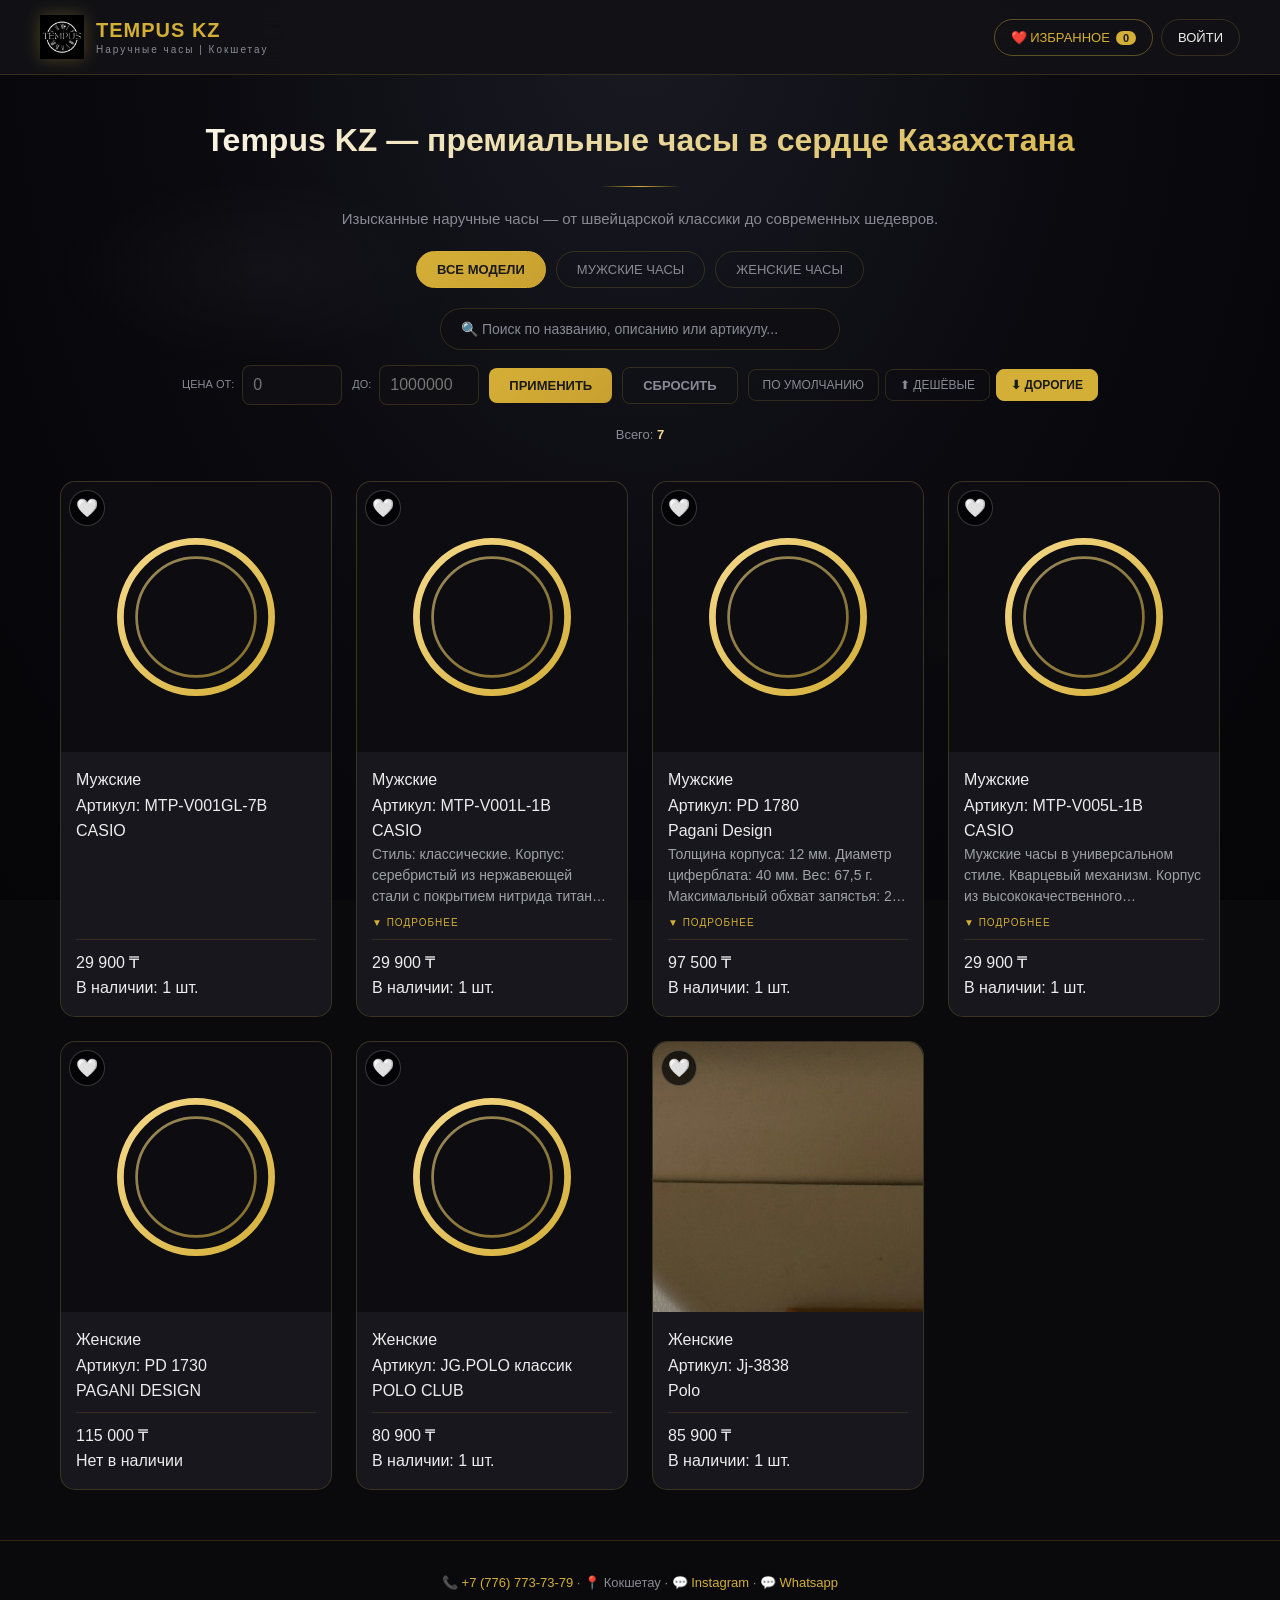
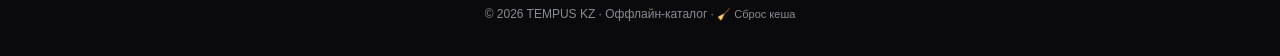
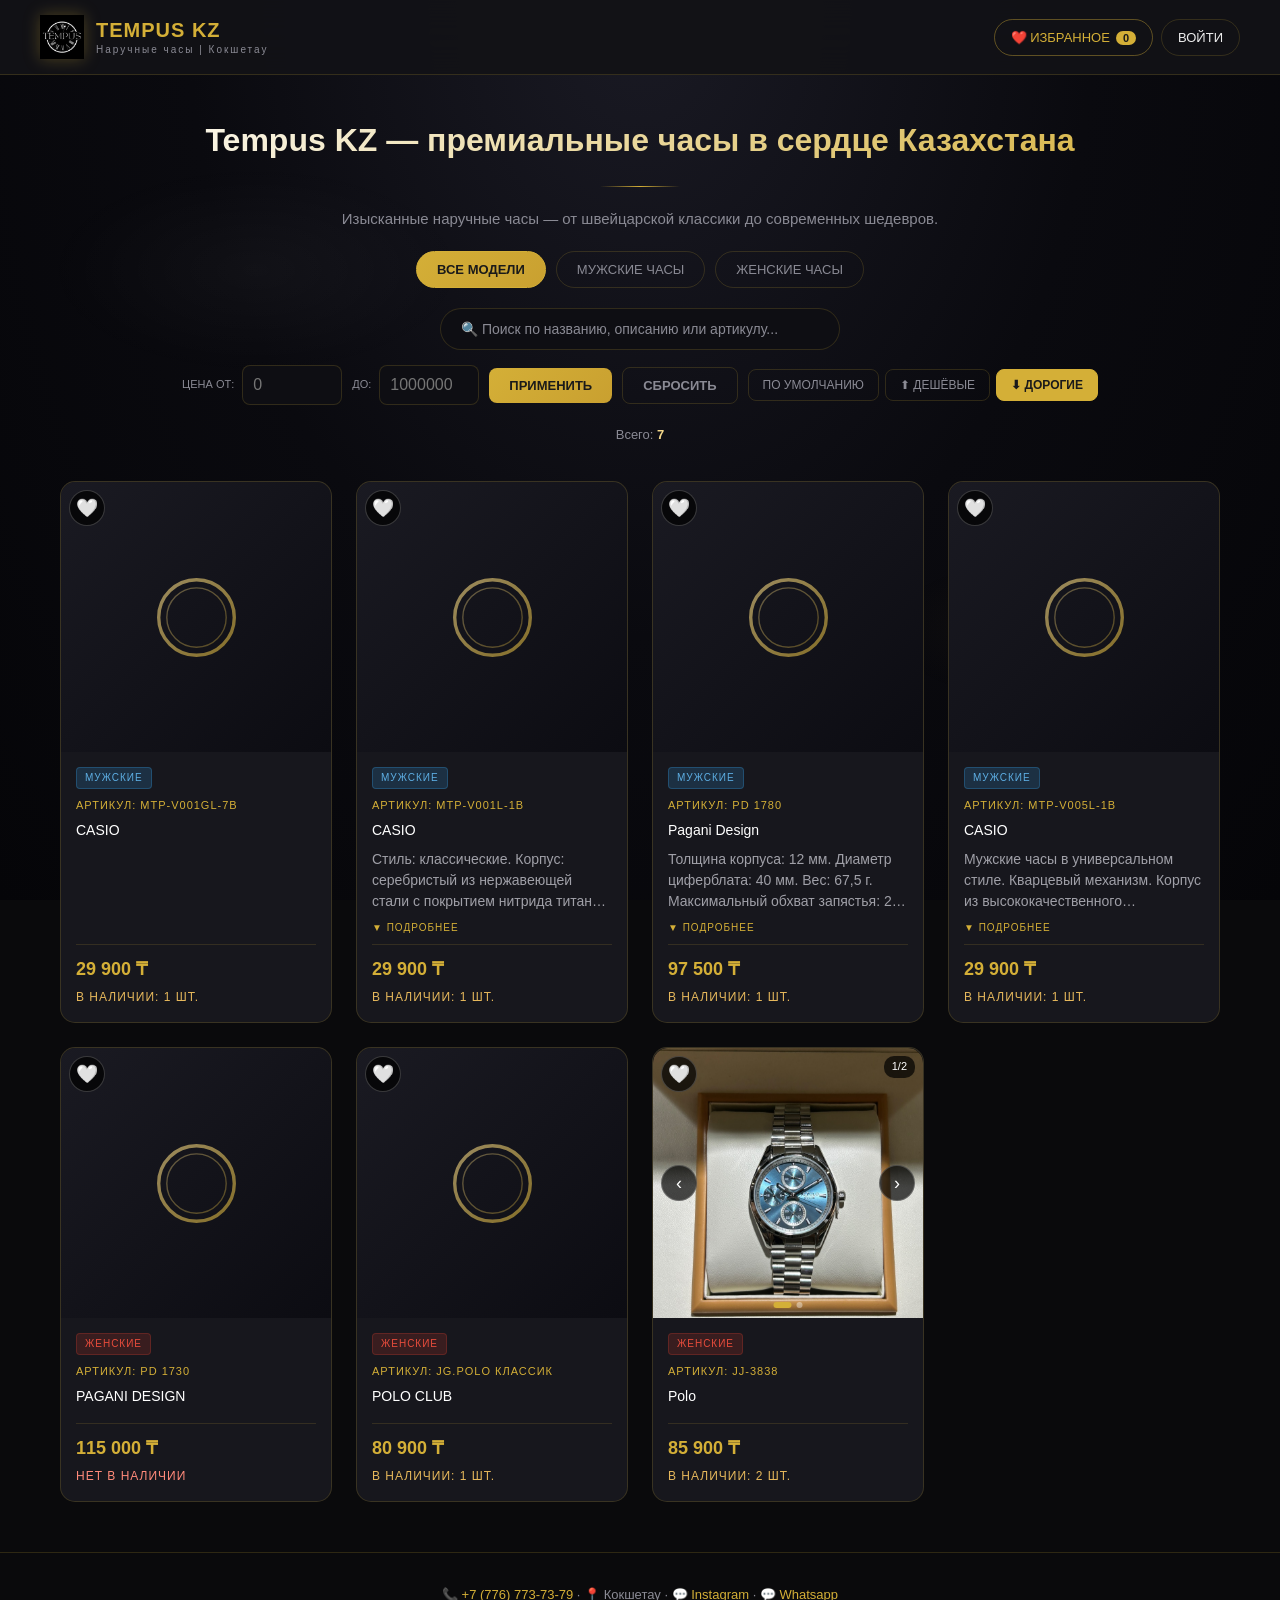
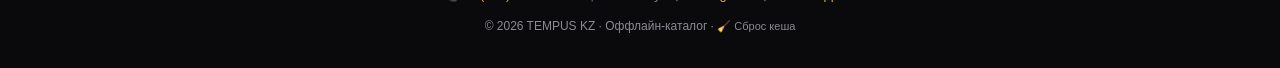
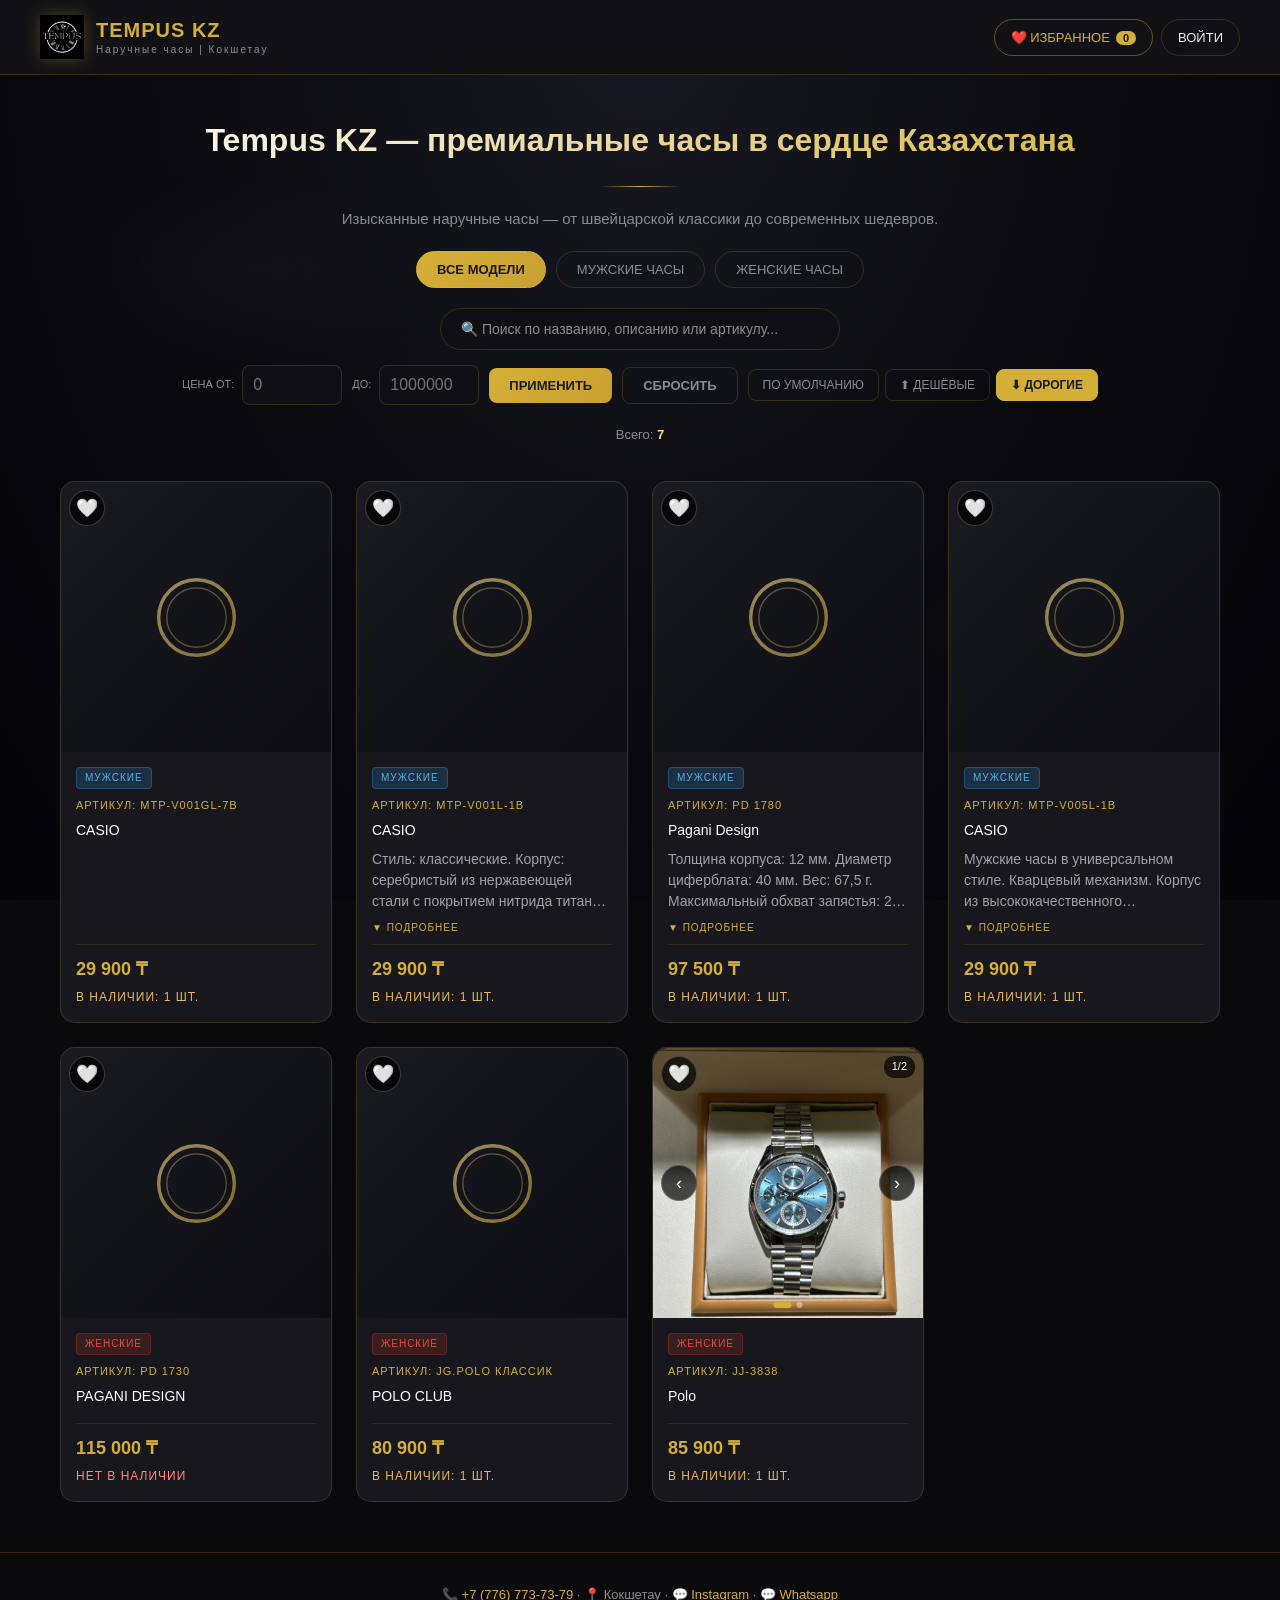
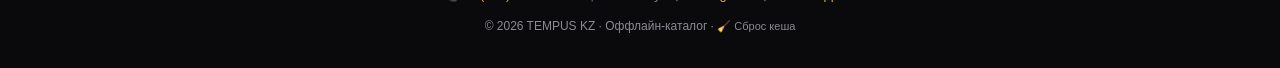
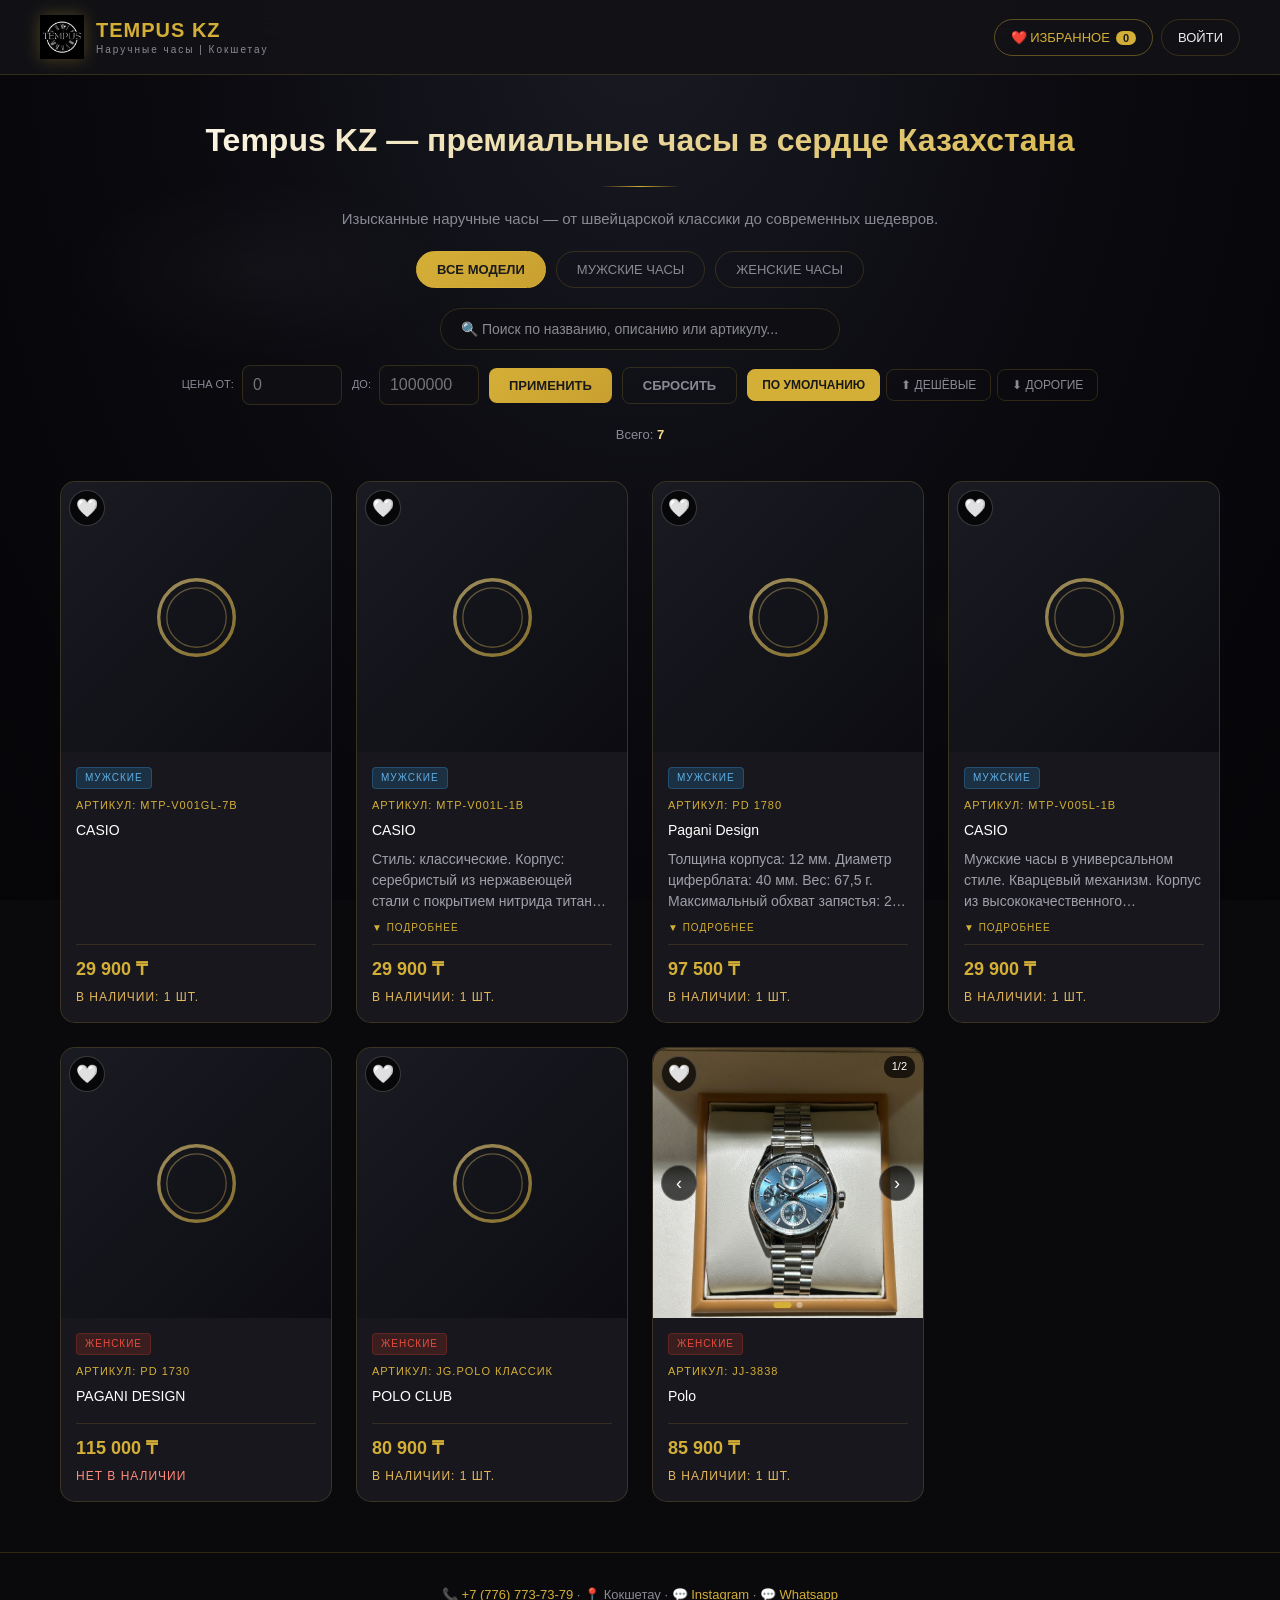
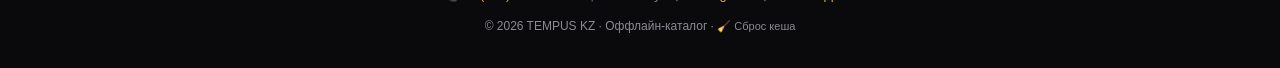
